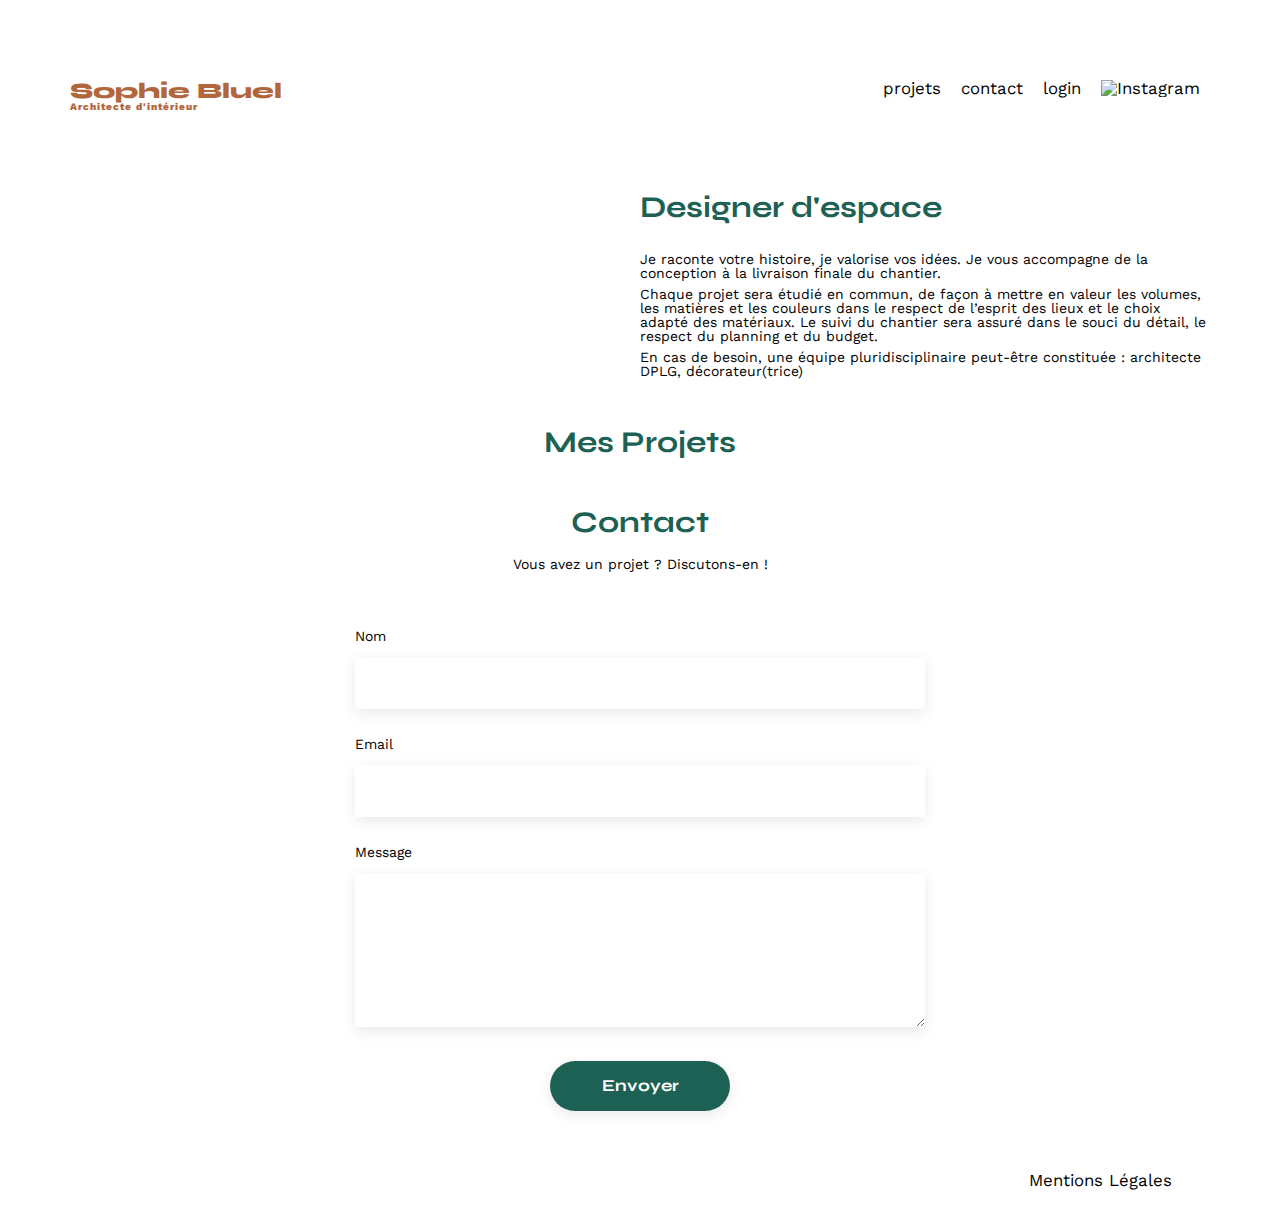
==== FrontEnd/index.html @ a724d211 "fix (index.html index.js) : bug fix 'selectedCategory is null'" ====
<!DOCTYPE html>
<html lang="fr">

<head>
	<meta charset="UTF-8">
	<title>Sophie Bluel - Architecte d'intérieur</title>
	<meta name="viewport" content="width=device-width, initial-scale=1.0">
	<link rel="preconnect" href="https://fonts.googleapis.com">
	<link rel="preconnect" href="https://fonts.gstatic.com" crossorigin>
	<link href="https://fonts.googleapis.com/css2?family=Syne:wght@700;800&family=Work+Sans&display=swap"
		rel="stylesheet">
	<script src="https://kit.fontawesome.com/2ee12d41d6.js" crossorigin="anonymous"></script>
	<meta name="description" content="">
	<link rel="stylesheet" href="./assets/style.css">





</head>

<body>
	<header>
		<div class="edit_mode">
			<p><i class="fa-regular fa-pen-to-square modify_icon"></i>
				Mode édition</p>
		</div>
		<h1>Sophie Bluel <span>Architecte d'intérieur</span></h1>
		<nav>
			<ul>
				<li>projets</li>
				<li>contact</li>

				<li class="Log"><a href="login.html">login</a></li>

				<li><img src="./assets/icons/instagram.png" alt="Instagram"></li>
			</ul>
		</nav>
	</header>
	<main>
		<section id="introduction">
			<figure>
				<img src="./assets/images/sophie-bluel.png" alt="">
			</figure>
			<article>
				<h2>Designer d'espace</h2>
				<p>Je raconte votre histoire, je valorise vos idées. Je vous accompagne de la conception à la livraison
					finale du chantier.</p>
				<p>Chaque projet sera étudié en commun, de façon à mettre en valeur les volumes, les matières et les
					couleurs dans le respect de l’esprit des lieux et le choix adapté des matériaux. Le suivi du
					chantier sera assuré dans le souci du détail, le respect du planning et du budget.</p>
				<p>En cas de besoin, une équipe pluridisciplinaire peut-être constituée : architecte DPLG,
					décorateur(trice)</p>
			</article>
		</section>
		<section id="portfolio">
			<span class="modify" id="openModale">
				<i class="fa-regular fa-pen-to-square modify_icon"></i>modifier
			</span>


			<h2>Mes Projets</h2>
			<div id="buttonContainer" class="buttonCenter"></div>
			<div id="worksContainer"></div>
		</section>
		<aside id="modale" class="modale hidden">
			<div class="first_page">
				<i class="fa-solid fa-xmark cross"></i>
				<h3 class="modal_title">Galerie Photo</h3>
				<i class="fa-regular fa-trash-can delete_logo hidden"></i>
				<div id="modalWorks"></div>
				<hr class="line">
				<input type="button" class="buttonModal" id="buttonModal" value="Ajouter une photo">
			</div>

			<div class="second_page hidden">
				<i class="fa-solid fa-xmark cross"></i>
				<i class="fa-solid fa-arrow-left arrow_previous"></i>
				<h3 class="modal_title">Ajout photo</h3>

				<form action="#" method="post" class="modal_form">
					<label for="name">Titre</label>
					<input type="text" name="title" id="title">
					<label for="text">Catégorie</label>
					<select name="catégorie" id="catégorie"></select><label for="text" id="selectedCategory"></label>
				</form>
				<hr class="line">
				<input type="button" class="buttonModal validate_button " id="buttonModal" value="Valider">
			</div>

		</aside>

		<section id="contact">
			<h2>Contact</h2>
			<p>Vous avez un projet ? Discutons-en !</p>
			<form action="#" method="post">
				<label for="name">Nom</label>
				<input type="text" name="name" id="name">
				<label for="email">Email</label>
				<input type="email" name="email" id="email">
				<label for="message">Message</label>
				<textarea name="message" id="message" cols="30" rows="10"></textarea>
				<input type="submit" value="Envoyer">
			</form>
		</section>
	</main>

	<footer>
		<nav>
			<ul>
				<li>Mentions Légales</li>
			</ul>
		</nav>
	</footer>
	<script src="index.js"></script>
</body>

</html>
---- FrontEnd/assets/style.css ----
/* http://meyerweb.com/eric/tools/css/reset/
   v2.0 | 20110126
   License: none (public domain)
*/

html,
body,
div,
span,
applet,
object,
iframe,
h1,
h2,
h3,
h4,
h5,
h6,
p,
blockquote,
pre,
a,
abbr,
acronym,
address,
big,
cite,
code,
del,
dfn,
em,
img,
ins,
kbd,
q,
s,
samp,
small,
strike,
strong,
sub,
sup,
tt,
var,
b,
u,
i,
center,
dl,
dt,
dd,
ol,
ul,
li,
fieldset,
form,
label,
legend,
table,
caption,
tbody,
tfoot,
thead,
tr,
th,
td,
article,
aside,
canvas,
details,
embed,
figure,
figcaption,
footer,
header,
hgroup,
menu,
nav,
output,
ruby,
section,
summary,
time,
mark,
audio,
video {
	margin: 0;
	padding: 0;
	border: 0;
	font-size: 100%;
	font: inherit;
	vertical-align: baseline;
	text-decoration: none;
}

/* HTML5 display-role reset for older browsers */
article,
aside,
details,
figcaption,
figure,
footer,
header,
hgroup,
menu,
nav,
section {
	display: block;
}

body {
	line-height: 1;
}

ol,
ul {
	list-style: none;
}

blockquote,
q {
	quotes: none;
}

blockquote:before,
blockquote:after,
q:before,
q:after {
	content: '';
	content: none;
}

table {
	border-collapse: collapse;
	border-spacing: 0;
}

/** end reset css**/
body {
	max-width: 1140px;
	margin: auto;
	font-family: 'Work Sans';
	font-size: 14px;
}

header {
	display: flex;
	justify-content: space-between;
	margin: 80px 0
}

section {
	margin: 50px 0
}

h1 {
	display: flex;
	flex-direction: column;
	font-family: 'Syne';
	font-size: 22px;
	font-weight: 800;
	color: #B1663C
}

h1>span {
	font-family: 'Work Sans';
	font-size: 10px;
	letter-spacing: 0.1em;
	;
}

h2 {
	font-family: 'Syne';
	font-weight: 700;
	font-size: 30px;
	color: #1D6154
}

nav ul {
	display: flex;
	align-items: center;
	list-style-type: none;

}

nav li {
	padding: 0 10px;
	font-size: 1.2em;
}

li:hover {
	color: #B1663C;
}

#introduction {
	display: flex;
	align-items: center;
}

#introduction figure {
	flex: 1
}

#introduction img {
	display: block;
	width: 80%;
}

#introduction article {
	flex: 1
}

#introduction h2 {
	margin-bottom: 1em;
}

#introduction p {
	margin-bottom: 0.5em;
}

#portfolio h2 {
	text-align: center;
	margin-bottom: 1em;
}

.gallery {
	width: 100%;
	display: grid;
	grid-template-columns: 1fr 1fr 1fr;
	grid-column-gap: 20px;
	grid-row-gap: 20px;
}

.gallery img {
	width: 100%;

}

#contact {
	width: 50%;
	margin: auto;
}

#contact>* {
	text-align: center;

}

#contact h2 {
	margin-bottom: 20px;
}

#contact form {
	text-align: left;
	margin-top: 30px;
	display: flex;
	flex-direction: column;
}

#contact input {
	height: 50px;
	font-size: 1.2em;
	border: none;
	box-shadow: 0px 4px 14px rgba(0, 0, 0, 0.09);
}

#contact label {
	margin: 2em 0 1em 0;
}

#contact textarea {
	border: none;
	box-shadow: 0px 4px 14px rgba(0, 0, 0, 0.09);
}

input[type="submit"] {
	font-family: 'Syne';
	font-weight: 700;
	color: white;
	background-color: #1D6154;
	margin: 2em auto;
	width: 180px;
	text-align: center;
	border-radius: 60px;
}

input[type="submit"]:hover {
	cursor: pointer;
}

footer nav ul {
	display: flex;
	justify-content: flex-end;
	margin: 2em
}

/* button filter */
.button {
	border: 1px solid #1D6154;
	background-color: white;
	border-radius: 60px;
	height: 37px;
	padding: 5px 20px 5px 20px;
	font-family: 'Syne';
	font-weight: 700;
	margin-bottom: 40px;
	margin-left: 15px;
	color: #1D6154;
	font-size: 16px;

}

.buttonCenter {
	text-align: center;
}

.button:hover {
	background-color: #1D6154;
	color: white;
	cursor: pointer;
}

/*log in page */

.login {
	padding-top: 100px;
}

.form {
	width: 379px;
	padding-left: 90px;
}

.forget {
	text-align: center;
	color: black;
	font-size: 16px;
	padding-top: 30px;
	padding-bottom: 150px;
}

.color_login {
	background-color: #FFFEF8;
}

.footer_login {
	background-color: white;

	height: 70px;
	width: 100%;
}

.footer_text {
	padding-top: 30px;
	text-align: right;
}

a {
	color: black;
}

.Log {
	cursor: pointer;
}

/*styles when user is logged in*/
.modify {
	size: 14px;
	display: flex;
	justify-content: center;
	padding-left: 350px;
	margin-bottom: -22px;
	visibility: hidden;
	cursor: pointer;
}

.modify_icon {
	padding-right: 15px;
}



.edit_mode {
	background-color: black;
	color: white;
	text-align: center;
	height: 59px;
	width: 100%;
	position: absolute;
	right: 0%;
	top: 0%;
	visibility: hidden;
}

.opacity {
	opacity: 1;
}

.visible {
	visibility: visible;
}



.edit_mode p {
	padding-top: 20px;
}

.hidden {
	visibility: hidden;
}

/*modale */
.first_page {
	position: absolute;
}

.modale {
	position: fixed;
	top: 50%;
	left: 50%;
	transform: translate(-50%, -40%);
	width: 600px;
	height: 630px;
	border-radius: 10px;
	background-color: white;
	display: flex;
	justify-content: center;


}



.display {
	display: block;
}

.cross {
	position: fixed;
	top: 20px;
	right: 10px;
	cursor: pointer;
	font-size: 24px;
}

.styleWorksModal {
	margin-top: 50px;
	width: 100%;
	display: grid;
	grid-template-columns: 1fr 1fr 1fr 1fr 1fr;
	grid-column-gap: 20px;
	grid-row-gap: 20px;
	margin-bottom: 50px;

}

.styleWorksModal img {
	width: 100%;
	height: 100px;
}

.modal_title {
	text-align: center;
	font-size: 26px;
	padding-top: 60px;

}

.buttonModal {
	display: flex;
	width: 200px;
	font-size: 14px;
	height: 36px;
	font-family: 'Syne';
	font-weight: 700;
	color: white;
	background-color: #1D6154;
	margin: 2em auto;
	text-align: center;
	border-radius: 60px;
	cursor: pointer;
}

.line {
	border: 1px solid #B3B3B3;
	width: 60%;
	position: absolute;
	top: 520px;
	align-content: center;
	right: 20%;
}

/* delete icon*/
.delete_logo {
	position: absolute;
	margin-left: 50px;
	margin-top: 8px;
	cursor: pointer;
	color: white;
	background-color: black;
	padding: 4px;
	align-items: center;
}

/* second page modal */



.validate_button {
	background-color: #A7A7A7;
	color: white;
	border: none;
	margin-top: 460px;
}

.modal_form {
	display: flex;
	flex-direction: column;
	width: 60%;
	z-index: 5;
	position: absolute;
	top: 50%;
	right: 120px;

}

.modal_form #title,
select {
	height: 50px;
	margin-bottom: 15px;
	box-shadow: 0px 4px 14px rgba(0, 0, 0, 0.09);
	border: none;
	background-color: white;
}

.modal_form label {
	margin-bottom: 15px;
}

.rectangle {
	position: absolute;
	width: 60%;
	height: 170px;
	background-color: #E8F1F7;
	border-radius: 3px;
	top: 120px;
	right: 120px;
}

.button_add_photo {
	position: absolute;
	background-color: #CBD6DC;
	height: 36px;
	width: 25%;
	border-radius: 50px;
	top: 35%;
	border: none;
	color: #306685;
	font-size: 14px;
	cursor: pointer;
	right: 220px
}

.icon_add_photo {
	position: absolute;
	top: 22%;
	font-size: 76px;
	color: #CBD6DC;
	right: 255px;
}

.image_format {
	color: #444444;
	font-size: 10px;
	text-align: center;
	position: absolute;
	top: 42%;
	right: 255px;
}

.arrow_previous {
	position: absolute;
	font-size: 24px;
	right: 92%;
	top: 20px;
	cursor: pointer;
}
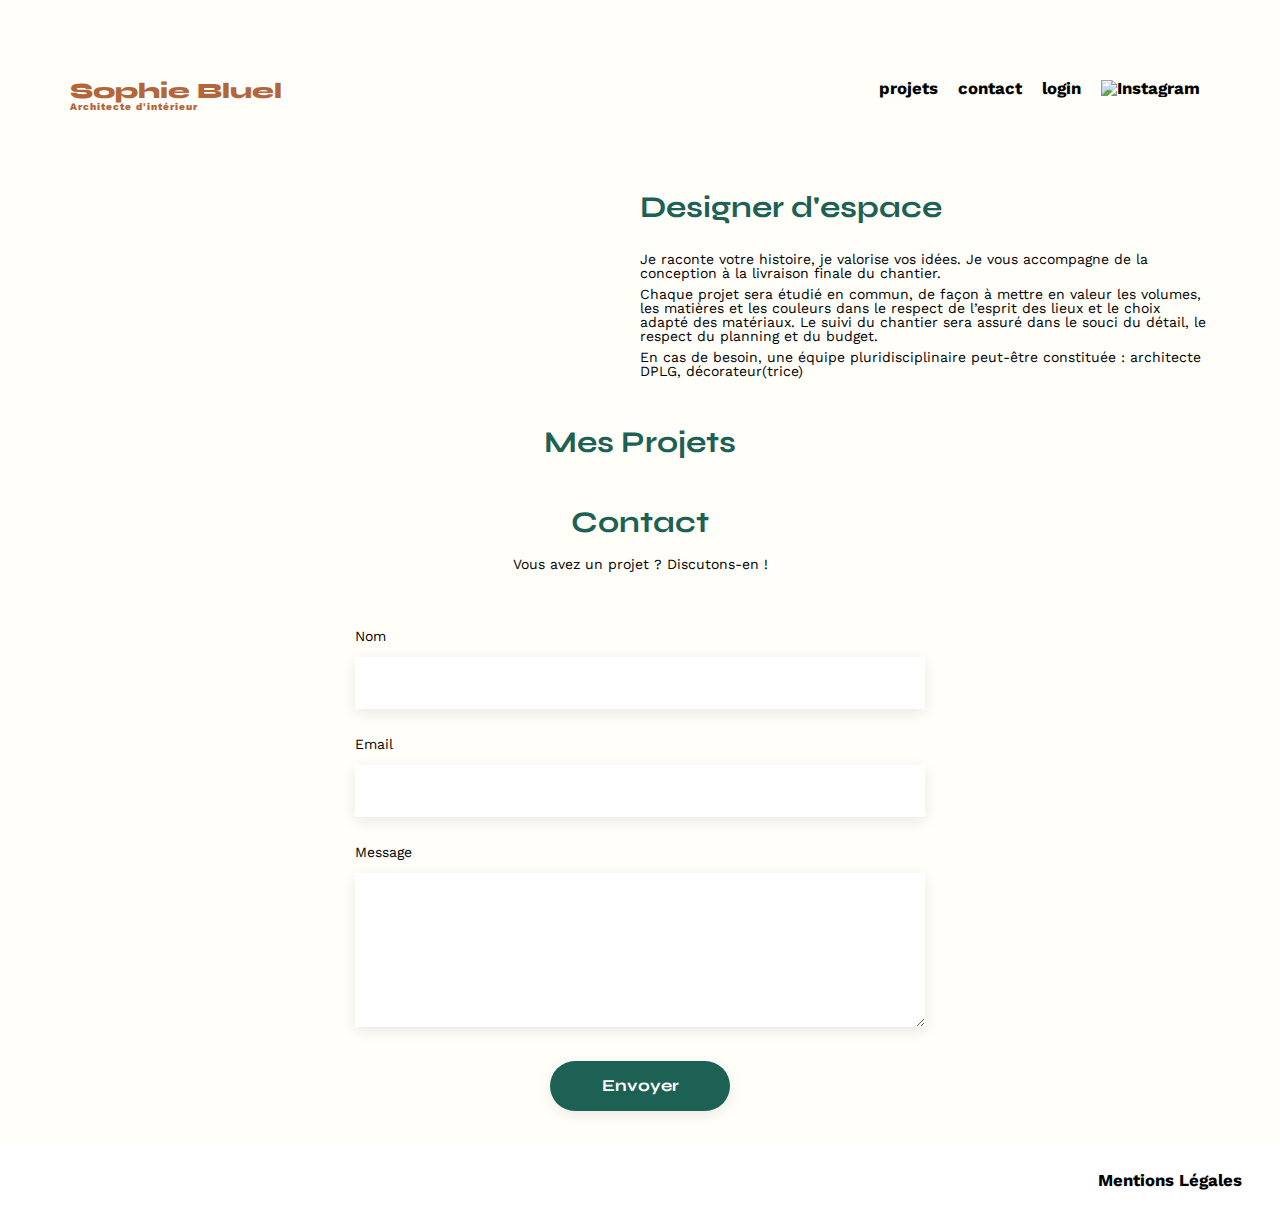
==== commit 8f2d173e: "refactor (index.html) : corrections of errors detected in the validator at label level" ====
--- a/FrontEnd/index.html
+++ b/FrontEnd/index.html
@@ -68,7 +68,7 @@
 				<i class="fa-solid fa-xmark cross"></i>
 				<h3 class="modal_title">Galerie Photo</h3>
 				<i class="fa-regular fa-trash-can delete_logo hidden"></i>
-				<div id="modalWorks"></div>
+				<div id="modalWorks" class="overflow"></div>
 				<hr class="line">
 				<input type="button" class="buttonModal" id="buttonModal" value="Ajouter une photo">
 			</div>
@@ -76,16 +76,26 @@
 			<div class="second_page hidden">
 				<i class="fa-solid fa-xmark cross"></i>
 				<i class="fa-solid fa-arrow-left arrow_previous"></i>
+				<div class="rectangle">
+
+				</div><i class="fa-regular fa-image icon_add_photo"></i>
+				<p class="image_format">jpg, png: 4mo max</p>
 				<h3 class="modal_title">Ajout photo</h3>
 
-				<form action="#" method="post" class="modal_form">
+				<form action="#" method="post" class="modal_form" id="submitForm">
 					<label for="name">Titre</label>
 					<input type="text" name="title" id="title">
-					<label for="text">Catégorie</label>
-					<select name="catégorie" id="catégorie"></select><label for="text" id="selectedCategory"></label>
+					<label for="categorie">Catégorie</label>
+					<select name="categorie" id="categorie"></select><label for="categorie"
+						id="selectedCategory"></label>
+					<label for="image" class="button_add_photo">
+						<span>+ Ajouter photo</span>
+
+						<input type="file" name="image" id="image">
+					</label>
 				</form>
 				<hr class="line">
-				<input type="button" class="buttonModal validate_button " id="buttonModal" value="Valider">
+				<input type="submit" class=" validate_button grey" id="buttonValidate" value="Valider">
 			</div>
 
 		</aside>
--- a/FrontEnd/assets/style.css
+++ b/FrontEnd/assets/style.css
@@ -110,6 +110,7 @@
 
 body {
 	line-height: 1;
+	background-color: #FFFEF8;
 }
 
 ol,
@@ -186,6 +187,7 @@
 nav li {
 	padding: 0 10px;
 	font-size: 1.2em;
+	font-weight: bold;
 }
 
 li:hover {
@@ -292,6 +294,14 @@
 	display: flex;
 	justify-content: flex-end;
 	margin: 2em
+}
+
+footer {
+	background-color: white;
+	height: 70px;
+	position: absolute;
+	left: 0;
+	right: 0;
 }
 
 /* button filter */
@@ -337,6 +347,7 @@
 	font-size: 16px;
 	padding-top: 30px;
 	padding-bottom: 150px;
+	text-decoration: underline;
 }
 
 .color_login {
@@ -345,14 +356,17 @@
 
 .footer_login {
 	background-color: white;
-
 	height: 70px;
-	width: 100%;
+	position: absolute;
+	left: 0;
+	right: 0;
+	top: 95%;
 }
 
 .footer_text {
 	padding-top: 30px;
-	text-align: right;
+	position: absolute;
+	right: 100px;
 }
 
 a {
@@ -372,10 +386,12 @@
 	margin-bottom: -22px;
 	visibility: hidden;
 	cursor: pointer;
+	font-weight: bold;
 }
 
 .modify_icon {
 	padding-right: 15px;
+	font-weight: bold;
 }
 
 
@@ -413,6 +429,10 @@
 /*modale */
 .first_page {
 	position: absolute;
+	height: 500px;
+	overflow-x: hidden;
+	overflow-y: auto;
+
 }
 
 .modale {
@@ -468,7 +488,6 @@
 }
 
 .buttonModal {
-	display: flex;
 	width: 200px;
 	font-size: 14px;
 	height: 36px;
@@ -480,14 +499,21 @@
 	text-align: center;
 	border-radius: 60px;
 	cursor: pointer;
-}
+	position: fixed;
+	top: 80%;
+	right: 33%;
+
+}
+
+
+
+
 
 .line {
 	border: 1px solid #B3B3B3;
 	width: 60%;
-	position: absolute;
-	top: 520px;
-	align-content: center;
+	position: fixed;
+	top: 80%;
 	right: 20%;
 }
 
@@ -507,11 +533,28 @@
 
 
 
-.validate_button {
-	background-color: #A7A7A7;
+
+
+
+#modale .validate_button {
+
 	color: white;
 	border: none;
 	margin-top: 460px;
+	width: 200px;
+	font-size: 14px;
+	height: 36px;
+
+	font-family: 'Syne';
+	font-weight: 700;
+}
+
+#modale .grey {
+	background-color: #A7A7A7;
+}
+
+#modale .green {
+	background-color: #1D6154;
 }
 
 .modal_form {
@@ -524,6 +567,8 @@
 	right: 120px;
 
 }
+
+
 
 .modal_form #title,
 select {
@@ -549,17 +594,24 @@
 }
 
 .button_add_photo {
-	position: absolute;
+	position: relative;
 	background-color: #CBD6DC;
 	height: 36px;
-	width: 25%;
+	width: 40%;
 	border-radius: 50px;
-	top: 35%;
 	border: none;
 	color: #306685;
 	font-size: 14px;
 	cursor: pointer;
-	right: 220px
+	display: flex;
+	justify-content: center;
+	align-items: center;
+	bottom: 300px;
+	left: 110px;
+}
+
+.button_add_photo input[type="file"] {
+	display: none;
 }
 
 .icon_add_photo {
@@ -585,4 +637,19 @@
 	right: 92%;
 	top: 20px;
 	cursor: pointer;
+}
+
+/* CSS pour appliquer un voile gris semi-transparent sur toute la page */
+.backgroundGrey {
+	background-color: rgba(0, 0, 0, 0.3);
+	z-index: 9999;
+
+}
+
+.modal_image {
+	width: 40%;
+	height: 100%;
+	margin-left: 110px;
+	z-index: 222;
+	position: absolute;
 }